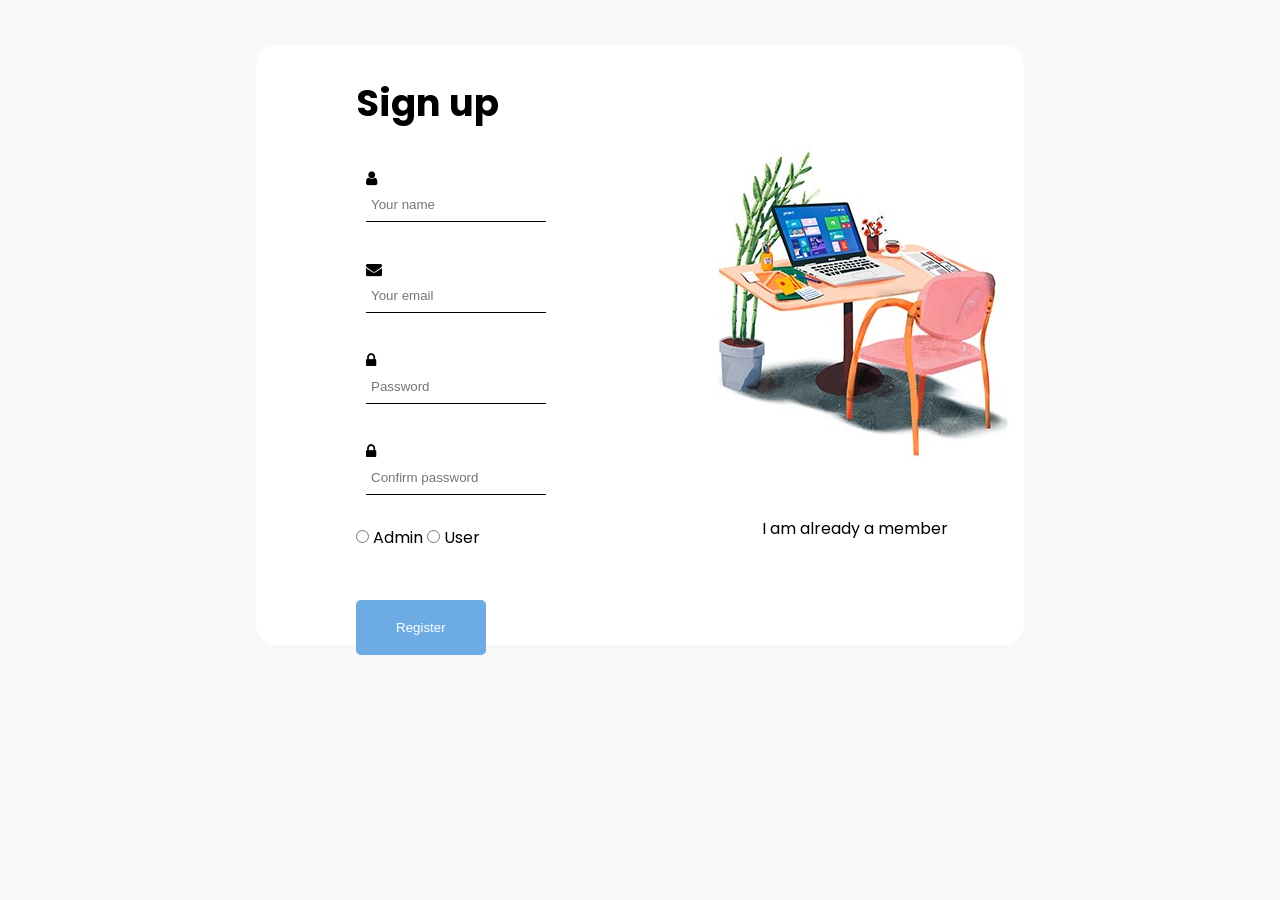
==== index.html @ 8d487d42 "p" ====
<!DOCTYPE html>
<html>
<head>
    <meta charset="UTF-8">
    <meta name="viewport" content="width=device-width, initial-scale=1.0">
    <title>Sign Up</title>
    <link rel="preconnect" href="https://fonts.googleapis.com">
<link rel="preconnect" href="https://fonts.gstatic.com" crossorigin>
<link href="https://fonts.googleapis.com/css2?family=Indie+Flower&family=Poppins:ital,wght@0,100;0,200;0,300;0,400;0,500;0,600;0,700;0,800;0,900;1,100;1,200;1,300;1,400;1,500;1,600;1,700;1,800;1,900&display=swap" rel="stylesheet">
<link rel="stylesheet" href="css/font-awesome.min.css">
<link rel="stylesheet" href="css/style.css">

</head>
<body>
    <div class="section">
    <div class="inner-section">
        <h2 class="title">Sign up</h2>
        <form class="sign-up">
            <div class="element"><label for="username" class="username t"><i class="fa fa-user" aria-hidden="true"></i></label>
                <input type="text" class="username inner-elem" name="username" placeholder="Your name" required><br></div>
            
            <div class="element"><label for="email" class="email t"><i class="fa fa-envelope" aria-hidden="true"></i></label>
                <input type="email" class="email inner-elem" name="email" placeholder="Your email" required><br></div>

            
            <div class="element">
                <i class="fa fa-lock" aria-hidden="true"></i>
                <input type="password" class="password inner-elem" name="password" placeholder="Password" required><br>
            </div>
            
            <div class="element"><label for="password" class="password t"><i class="fa fa-lock" aria-hidden="true"></i></label>
                <input type="password" class="password inner-elem" name="confirm-password" placeholder="Confirm password" required><br></div>
    
            
            <label>
                <input type="radio" name="choice" value="option1" class="select-btn admin" required> Admin
            </label>
            <label>
                <input type="radio" name="choice" value="option2" class ="select-btn user" required> User
            </label>
            <br>
            <button type="submit" class="register-btn">Register</button>
            
        </form>
    </div>
    <div class="img">
        <img src="images/signup-image.jpg" alt="Sign Up Image" class="signup-img">
        <br><a href="signIn.html" class="img-txt">I am already a member</a>
    </div>
    <div class="float-fix"></div>
    </div>
</body>
</html>
---- css/style.css ----
*{
    margin: 0;
    padding: 0;
    box-sizing: border-box; /* CSS3*/ 
}

body{
    background-color: #f8f8f8;
    font-family: Poppins;
}
input {
    /* border: none; */
    outline: none; /* Removes the focus outline */
}

.section{
    background-color: white;
    width: 60%;
    margin: 45px auto;
    border-radius: 20px;
    height: 600px;
    position: relative;
}
.float-fix{
    /* overflow: hidden; */
    clear: both;
}
.title{
    font-size: 37px;
}
.inner-section{
    padding: 30px 100px;
    padding-right:0;
    width: 60%;
    float: left;
    position: absolute;
}


.element{
    width: 50%;
    /* float: left; */
    margin-top: 30px;
    margin-left: 10px;
    padding : 5px 0px;
    border-top: none;
    border-left: none;
    border-right: none;
    border-bottom: 1px solid;
}
.inner-elem{
    border: none;
    margin-left:5px;
}

.select-btn{
    margin-top: 35px;
    /* text-align: center; */
    /* margin-left: 20px; */
}
.admin{
    /* margin-right: 20px; */
    padding-right: 20px;
}
.user{
    padding-right: 20px;
}
.register-btn{
    padding: 20px 40px;
    margin-top: 50px;
    border-radius: 5px;
    border-style : none;
    background-color: #6dabe4;
    color: white;
    cursor: pointer;
    /* transition: background-color 0.5s; */

}
.register-btn:hover{
    background-color: #4a8dc2;
    
}
.img{
    position: absolute;
    top: 100px;
    right: 0;
    /* bottom: 50%; */
    width: 40%;
}
.img-txt{
    
    color: black;
    display: block;
    text-align: center;
    text-decoration: none;
    padding-top: 50px;
    padding-right:30px;
}
/* sign in */
.img.sign-in{
    position: absolute;
    top: 100px;
    left: 100px;
    /* bottom: 50%; */
    width: 40%;
}
.img-txt-sign-in{
    color: black;
    display: block;
    /* text-align: center; */
    text-decoration: none;
    padding-top: 50px;
    padding-left:30px;
}
.inner-section.Signin{
    padding: 30px 0px;
    padding-right:0;
    width: 60%;
    float: right;
    position: absolute;
    right:-120px;
    top: 50px;
    /* margin-left: 100px; */

}
.remember{
    /* display: block; */
    margin-top: 30px;
}
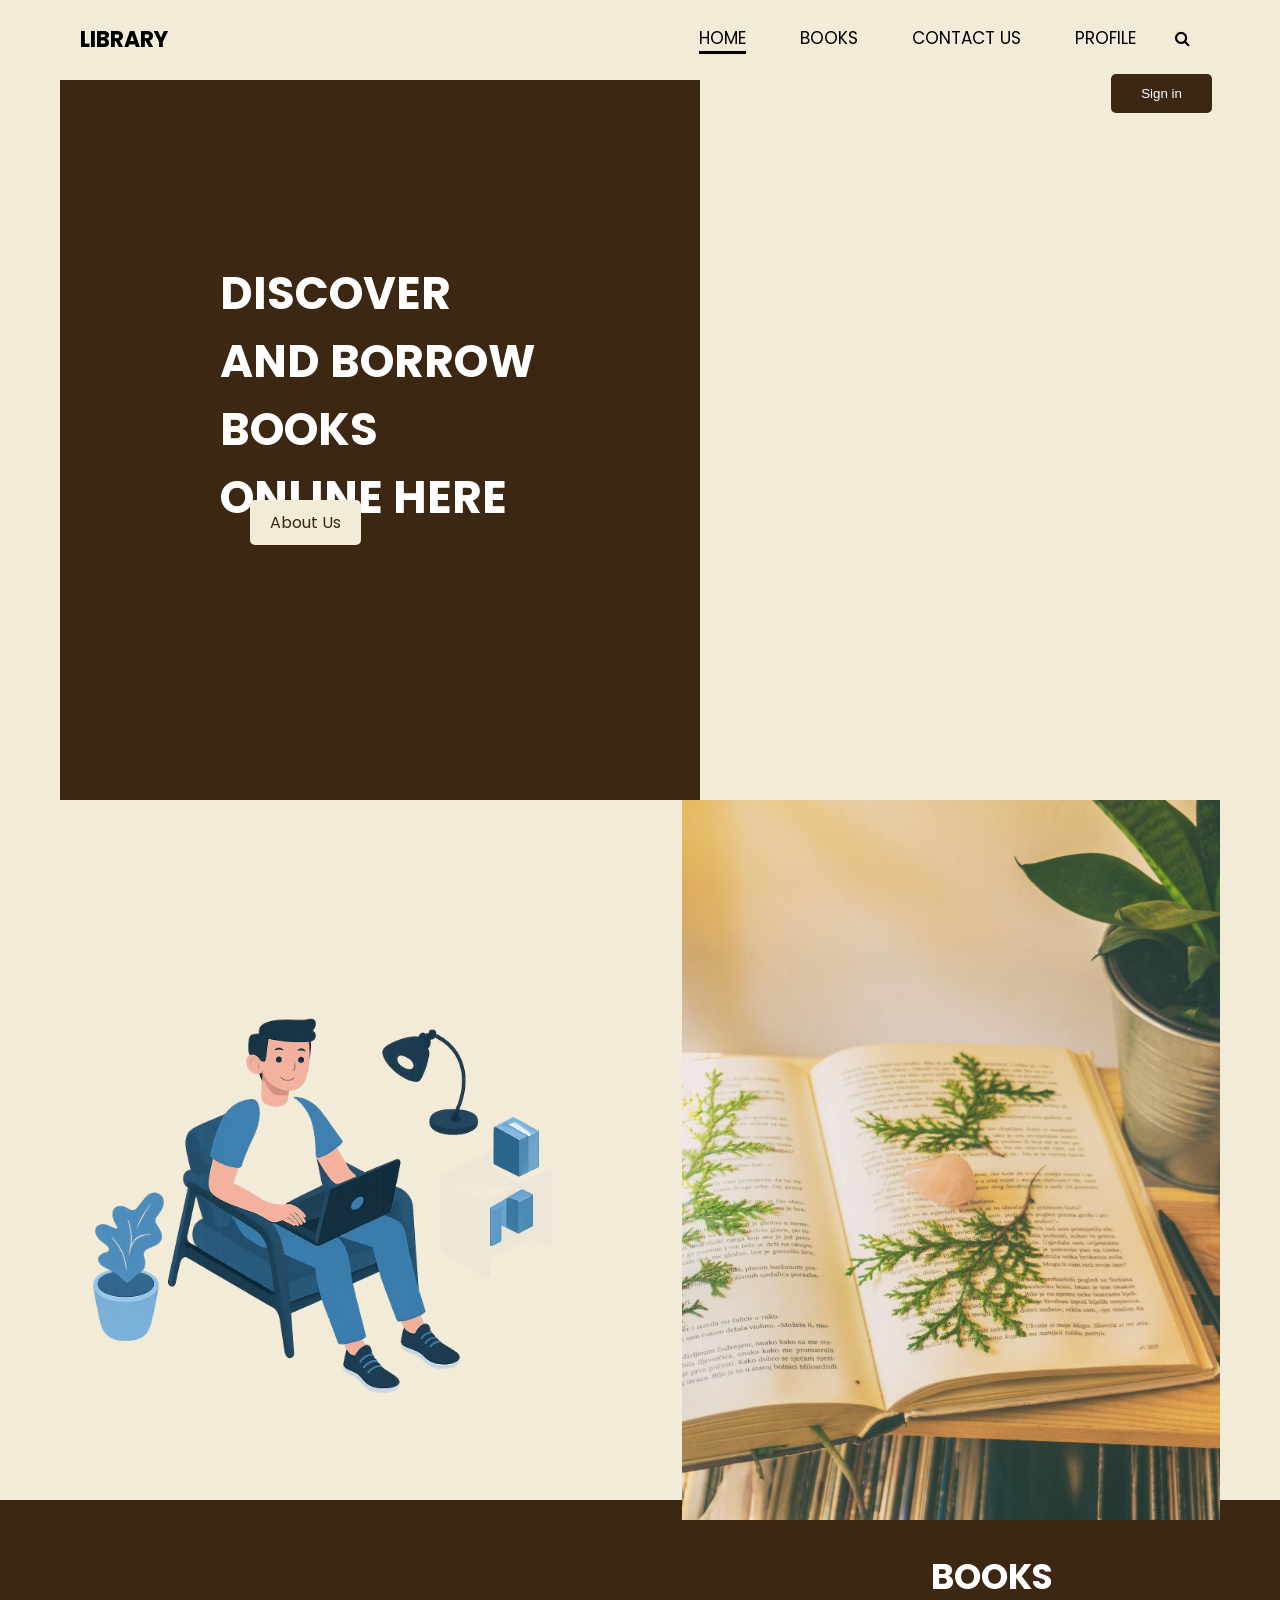
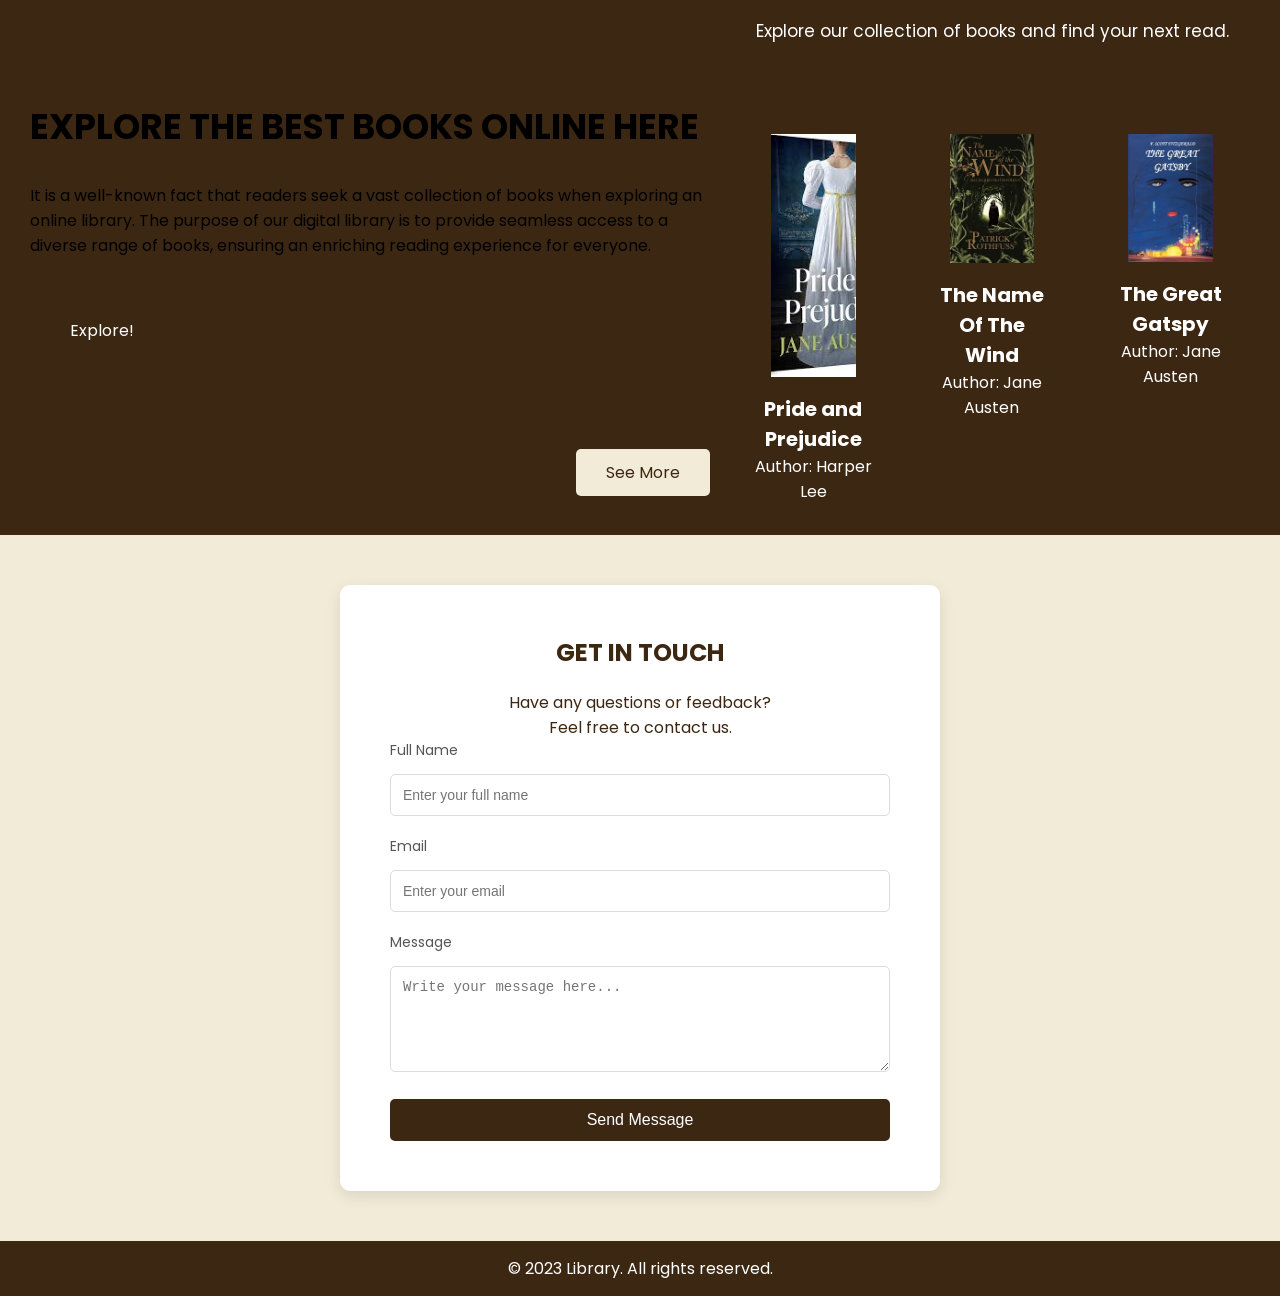
==== commit 5850fdc9: "Add files via upload" ====
--- a/index.html
+++ b/index.html
@@ -3,51 +3,127 @@
 <head>
     <meta charset="UTF-8">
     <meta name="viewport" content="width=device-width, initial-scale=1.0">
-    <title>Sign Up</title>
+    <title>Online Library</title>
     <link rel="preconnect" href="https://fonts.googleapis.com">
 <link rel="preconnect" href="https://fonts.gstatic.com" crossorigin>
 <link href="https://fonts.googleapis.com/css2?family=Indie+Flower&family=Poppins:ital,wght@0,100;0,200;0,300;0,400;0,500;0,600;0,700;0,800;0,900;1,100;1,200;1,300;1,400;1,500;1,600;1,700;1,800;1,900&display=swap" rel="stylesheet">
 <link rel="stylesheet" href="css/font-awesome.min.css">
 <link rel="stylesheet" href="css/style.css">
+<link rel="stylesheet" href="css/profileStyle.css">
+<link rel="stylesheet" href="css/navStyle.css">
+<link rel="stylesheet" href="css/home.css">
+<link rel="stylesheet" href="css/ScrollBar.css">
+<link rel="stylesheet" href="css/searchButtonAll.css">
+<script src="js/signIn.js" defer></script>
 
 </head>
 <body>
-    <div class="section">
-    <div class="inner-section">
-        <h2 class="title">Sign up</h2>
-        <form class="sign-up">
-            <div class="element"><label for="username" class="username t"><i class="fa fa-user" aria-hidden="true"></i></label>
-                <input type="text" class="username inner-elem" name="username" placeholder="Your name" required><br></div>
+    <div class="home" id="home">
+        <nav class="nav-home">
+            <div class="nav-logo">
+                <a href="home.html">Library</a> 
+            </div>
+            <ul class="nav-links">
+                <li><a href="#home"class="active" >Home</a></li>
+                <li><a href="#books">Books</a></li>
+                <li><a href="#contact">Contact us</a></li>
+                <li><a href="profileUser.html" >Profile</a></li>
+    
+                <li><i class="fa fa-search search" aria-hidden="true"></i></li>
+                <li>
+                    <span id="user-name" style="margin-right: 10px; font-weight: bold;"></span>
+                    <button id="auth-btn" class="sign-in-btn">Sign in</button>
+                </li>
+            </ul>
+            <!-- <div class="float-fix"></div> -->
+        </nav>
+        <div class="left-home" >
+            <h1 class="homepg-title">
+                Discover and Borrow Books Online Here
+            </h1>
+            <a href="#about" class="home-btn">About Us</a>
+        </div>
+        <div class="right-home">
+            <div class="home-img">
+                <img class="" src="images/bookhome.jpg" alt="home">
+            </div>
+        </div>
+        <!-- <div class="float-fix"></div> -->
+    </div>
+    
+    <div class="about first" id="about">
+        <div class="container">
             
-            <div class="element"><label for="email" class="email t"><i class="fa fa-envelope" aria-hidden="true"></i></label>
-                <input type="email" class="email inner-elem" name="email" placeholder="Your email" required><br></div>
+            <img src="images/boy.png" alt="about" class="boy-img">
+            <div class="about-right">
+                <h2 class="about-title">Explore the Best Books Online Here</h2>
+                <p class="about-txt">It is a well-known fact that readers seek a vast collection of books when exploring an online library. The purpose of our digital library is to provide seamless access to a diverse range of books, ensuring an enriching reading experience for everyone.</p>
+                <a class="about-btn" href="List-of-Books.html">Explore!</a>
+            </div>
+        </div>
+    </div>
 
-            
-            <div class="element">
-                <i class="fa fa-lock" aria-hidden="true"></i>
-                <input type="password" class="password inner-elem" name="password" placeholder="Password" required><br>
+    <div class="books" id="books">
+        <div class="container">
+            <h2 class="books-title">Books</h2>
+            <p class="books-txt">Explore our collection of books and find your next read.</p>
+            <div class="first-row">
+            <div class="book-list">
+                <div class="book-item">
+                    <img src="images/Pride and Prejudice.jpg" alt="Book 1" style="height: 85%;">
+                    <h3 class="book-name">Pride and Prejudice</h3>
+                    <p>Author: Harper Lee</p>
+                </div>
+                <div class="book-item mg">
+                    <img src="images/name-wind.jpg" alt="Book 2" class="book2"> 
+                    <h3 class="book-name">The Name Of The Wind</h3>
+                    <p>Author: Jane Austen</p>
+                </div>
+                <div class="book-item">
+                    <img src="images/the great gatspy.jpg" alt="Book 3" class="book3" >
+                    <h3 class="book-name">The Great Gatspy</h3>
+                    <p>Author:  Jane Austen</p>
+                </div>
+            </div>
             </div>
             
-            <div class="element"><label for="password" class="password t"><i class="fa fa-lock" aria-hidden="true"></i></label>
-                <input type="password" class="password inner-elem" name="confirm-password" placeholder="Confirm password" required><br></div>
-    
+                <a href="List-of-Books.html" class="books-btn">See More</a>
             
-            <label>
-                <input type="radio" name="choice" value="option1" class="select-btn admin" required> Admin
-            </label>
-            <label>
-                <input type="radio" name="choice" value="option2" class ="select-btn user" required> User
-            </label>
-            <br>
-            <button type="submit" class="register-btn">Register</button>
+        </div>
+        <div class="float-fix"></div>
+    </div>
+    <section class="contact" id="contact">
+        <div class="container2">
+            <h1 class="contact-title">Get in Touch</h1>
+            <p class="contact-text">Have any questions or feedback?<br> Feel free to contact us.</p>
             
-        </form>
-    </div>
-    <div class="img">
-        <img src="images/signup-image.jpg" alt="Sign Up Image" class="signup-img">
-        <br><a href="signIn.html" class="img-txt">I am already a member</a>
-    </div>
-    <div class="float-fix"></div>
-    </div>
+            <form class="contact-form">
+                <div class="input-group">
+                    <label for="name">Full Name</label>
+                    <input type="text" id="name" placeholder="Enter your full name" required>
+                </div>
+                
+                <div class="input-group">
+                    <label for="email">Email</label>
+                    <input type="email" id="email" placeholder="Enter your email" required>
+                </div>
+                
+                <div class="input-group">
+                    <label for="message">Message</label>
+                    <textarea id="message" rows="5" placeholder="Write your message here..." required></textarea>
+                </div>
+                
+                <button type="submit" class="contact-btn">Send Message</button>
+            </form>
+        </div>
+    </section>
+    <footer class="footer">
+        
+        <p>&copy; 2023 Library. All rights reserved.</p>
+                
+            
+    </footer>
+    <script src="js/searchButtonAll.js"></script>
+    <script src="js/navbarAuth.js"></script>
 </body>
-</html>+</html>
--- a/css/style.css
+++ b/css/style.css
@@ -5,7 +5,7 @@
 }
 
 body{
-    background-color: #f8f8f8;
+    background-color: #3C2712;
     font-family: Poppins;
 }
 input {
@@ -14,7 +14,7 @@
 }
 
 .section{
-    background-color: white;
+    background-color: #f2ebd8;
     width: 60%;
     margin: 45px auto;
     border-radius: 20px;
@@ -27,6 +27,7 @@
 }
 .title{
     font-size: 37px;
+    color: #3C2712;
 }
 .inner-section{
     padding: 30px 100px;
@@ -51,6 +52,8 @@
 .inner-elem{
     border: none;
     margin-left:5px;
+    padding: 5px 0px;
+    background-color: #f2ebd8;
 }
 
 .select-btn{
@@ -70,16 +73,17 @@
     margin-top: 50px;
     border-radius: 5px;
     border-style : none;
-    background-color: #6dabe4;
+    background-color:rgb(60, 39, 18);
     color: white;
     cursor: pointer;
     /* transition: background-color 0.5s; */
 
 }
 .register-btn:hover{
-    background-color: #4a8dc2;
+    background-color: #6c4722;
     
 }
+
 .img{
     position: absolute;
     top: 100px;
@@ -127,3 +131,14 @@
     /* display: block; */
     margin-top: 30px;
 } 
+/* Footer */
+footer {
+    background-color: #3C2712;
+    color: white;
+    text-align: center;
+    padding: 15px 0;
+    position: relative;
+    margin-top: 0px;
+    bottom: 0;
+    width: 100%;
+}
--- a/css/profileStyle.css
+++ b/css/profileStyle.css
@@ -0,0 +1,97 @@
+ 
+.profile .right{
+    width: 30%;
+    height: 100%;
+    float: left;
+    background-color:#f2ebd8;
+}
+.profile .right .profile-pic{
+    width: 100%;
+    height: 50%;
+    background-color: #f2ebd8;
+    text-align: center;
+    padding-top: 20px;
+}
+.profile .right .right-header{
+    font-size: 25px;
+    color: #3C2712;
+    font-weight: bold;
+    text-align: center;
+}
+.pen{
+    color: #3C2712;
+    /* left: 100px; */
+    padding-left: 130px;
+    cursor: pointer;
+}
+.left{
+    width: 70%;
+    height: 100%;
+    float: left;
+    background-color: white;    
+}
+.info{
+    width: 100%;
+    /* height: 50%; */
+    background-color: white;
+    /* text-align: left; */
+    padding-top: 30px;
+    padding-left: 50px;
+    /* color: gray; */
+    /* border-bottom:3px solid #e0e0e09c; */
+}
+.line{
+    width: 80%;
+    height: 3px;
+    background-color: #e0e0e09c;
+    margin-top: 15px;
+    margin-bottom: 20px;
+    /* padding-left: 0px; */
+    margin-left: 50px;
+}
+.email{
+    width: 100%;
+    height: 50px;
+    background-color: white;
+    padding-top: 20px;
+    padding-left: 50px;
+    font-size: 17px;
+    /* color: gray; */
+    /* border-bottom:3px solid #e0e0e09c; */
+}
+.mail{
+    width: 80%;
+    height: 50px;
+    background-color: white;
+    /* padding-top: 20px; */
+    padding-left: 50px;
+    font-size: 17px;
+    color: gray;
+    /* border-bottom:3px solid #e0e0e09c; */
+}
+.bo{
+    width: 100%;
+    height: 50px;
+    background-color: white;
+    padding-top: 20px;
+    padding-left: 50px;
+    font-size: 17px;
+    color: black;
+    /* border-bottom:3px solid #e0e0e09c; */
+}
+.perso{
+    width: 100%;
+    height: 50px;
+    background-color: white;
+    padding-top: 80px;
+    padding-left: 50px;
+    font-size: 17px;
+    color: #3C2712;
+    /* border-bottom:3px solid #e0e0e09c; */
+}
+.icon{
+    width: 20px;
+    height: 20px;
+    margin-right: 10px;
+    cursor: pointer;
+}
--- a/css/navStyle.css
+++ b/css/navStyle.css
@@ -0,0 +1,102 @@
+/* Nav */
+html {
+    scroll-behavior: smooth;
+}
+
+nav{
+    width: 100%;
+    height: 80px;  
+    text-transform: uppercase;
+    background-color: #f2ebd8;
+    
+}
+nav .nav-logo{
+    width: 40%;
+    height: 80px;
+    float: left;
+    margin-left: 60px;
+
+}   
+nav .nav-logo a{
+    color: #000000;
+    text-decoration: none;
+    font-size: 22px;
+    font-weight: bold;
+    padding-left: 20px;
+    line-height: 80px;
+}
+nav .nav-links{
+    width: 50%;
+    height: 80px;
+    float: left;
+    text-align: right;
+    padding-bottom: 0;
+    margin-bottom: 0;
+}
+nav .nav-links li{
+    list-style: none;
+    /* float: left; */
+    text-align: right;
+    /* margin-right: 20px; */
+    display: inline-block;
+    margin-left:20px;
+}
+.contact-nav{
+    /* background-image: url('../images/hero-bg.jpg'); */
+    background-size: cover; /*CSS3*/
+    position: relative;
+    background-attachment: fixed;
+}
+nav .nav-links li a{
+    color: #000000;
+    text-decoration: none;
+    font-size: 17px;
+    padding: 0px 15px;
+    /* line-height: 80px; */
+    /* margin : 0px 10px; */
+    padding-top: 25px;
+
+    display: block;
+}
+.search{
+    padding-right: 22px;
+    width: 100%;
+    height: 20px;
+    cursor: pointer;
+    color: #000000;
+}
+.nav-links li> a:after{
+    content : '';
+    display: block;
+    width: 0;
+    height: 3px;
+    background-color: #000000;
+}
+
+.nav-links li>a.active:after{
+    content : '';
+    display: block;
+    width: 100%;
+    height: 3px;
+    background-color: #000000;
+    transition: width 0.5s;
+}
+.nav-links li> a:hover:after{
+    width: 100%;
+    transition: width 0.5s;
+}
+.sign-in-btn{
+    padding: 12px 30px;
+    margin-top: 20px;
+    border-radius: 5px;
+    border-style : none;
+    background-color: #3C2712;
+    color: white;
+    cursor: pointer;
+    /* transition: background-color 0.5s; */
+}
+
+.sign-in-btn:hover{
+    background-color: #8b7069;   
+    transition: 0.5s;
+}   
--- a/css/home.css
+++ b/css/home.css
@@ -0,0 +1,296 @@
+* {
+    margin: 0;
+    padding: 0;
+    box-sizing: border-box;
+}
+body {
+    -webkit-font-smoothing: antialiased;
+    -moz-osx-font-smoothing: grayscale;
+}
+.container {
+    width: 100%;
+    margin : auto; 
+    
+}   
+.home{
+    height: 100vh;
+    background-color: #f2ebd8;
+    max-width: 100%;
+    max-height: 100%;
+}  
+.home .left-home{
+    margin-left: 60px;
+    background-color: #3C2712;
+    width: 50%;
+    height: 80vh;
+    float: left;
+    margin-right: 0px;
+}
+.home .right-home {
+   height: 80vh;
+    width: 42%;
+    float: right;
+    margin-right: 60px;
+    margin-left: 0;
+}
+.home-img{
+    width: 100%;
+    height: 100%;
+    overflow: hidden;
+}
+.home-img img{
+    width: 100%;
+    height: 100%;
+    object-fit: cover;
+
+}
+
+.homepg-title{
+    color:white;
+    width: 50%;
+    margin:180px auto;
+    font-size: 45px;
+    /* text-align: center; */
+    /* position: absolute; */
+    /* top: 150px; */
+    text-transform: uppercase;
+}
+
+.home-btn{
+    padding: 10px 20px;
+    border-radius: 5px;
+    top: 500px;
+    border-style : none;
+    background-color: #f2ebd8;
+    color: #3C2712;
+    cursor: pointer;
+    text-decoration: none;
+    position: absolute; 
+    left: 250px;
+}
+.home-btn:hover{
+    background-color: #989487;
+    transition: 0.5s;
+}
+
+/* about */
+
+.about.first{
+    height: 60%;
+    background-color: #f2ebd8;
+    /* width: 100%; */
+    height: 600px;
+}
+.boy-img{
+    width: 600px;
+    /* height: 50px; */
+    margin-top: 100px;
+    float:left;
+}
+.about-title{
+    /* float :left; */
+    /* width: 50%; */
+    /* margin: auto; */
+    margin-top: 180px;
+    margin-left: 30px;
+    font-size: 35px;
+    font-weight: bold;
+    text-transform: uppercase;
+}
+
+.about-right{
+    float:left;
+    width: 55%;
+}
+.about-txt{
+    margin-left: 30px;
+    margin-top:30px;
+}
+
+.about-btn{
+    padding: 10px 40px;
+    margin-top: 50px;
+    border-radius: 5px;
+    border-style : none;
+    background-color: #3C2712;
+    color: white;
+    cursor: pointer;
+    text-decoration: none;
+    position: absolute; 
+    margin-left: 30px;
+}
+.about-btn:hover{
+    background-color: #594e42; 
+    transition: 0.5s; 
+}
+
+/* books */
+.books-title{
+    color : #ffffff;
+    font-size: 35px;
+    font-weight: bold;
+    text-transform: uppercase;
+    /* margin-top: 50px;
+    margin-left: 30px; */
+    text-align: center;
+}
+.books-txt{
+    color: #ffffff;
+    margin-top: 15px;
+    text-align: center;
+    font-size: 17px;
+    /* font-weight: bold; */
+}
+
+.book-list {
+    color :#ffffff;
+    display: flex;
+    justify-content: space-around; /* or space-between / center */
+    flex-wrap: wrap; /* Makes it responsive */
+    /* gap: 20px;  */
+    padding: 20px;
+    margin-top: 50px;
+}
+.book-item {
+    /* background-color: #fff; Optional: for better visibility */
+    border-radius: 10px;
+    /* box-shadow: 0 4px 8px rgba(0, 0, 0, 0.1); */
+    padding: 20px;
+    transition: transform 0.3s;
+    cursor: pointer;
+}
+.book-item:hover {
+    transform: scale(1.05); /* Slightly enlarge on hover */
+}
+.book-item {
+    width: 30%;
+    text-align: center;
+}
+
+.book-item img {
+    width: 70%;
+    object-fit: cover;
+}
+
+.book-name{
+    font-size: 20px;
+    font-weight: bold;
+    margin-top: 10px;
+}
+.books{
+    background-color: #3C2712;
+    /* width: 100%; */
+    height: 100%;
+    padding: 50px 0;
+    /* margin-bottom: 50px; */
+}
+
+.books-btn {
+    padding: 12px 30px;
+    margin-top: 50px;
+    /* width: 10%; */
+    border-radius: 5px;
+    border-style : none;
+    background-color: #f2ebd8;
+    color: #3C2712;
+    /* cursor: pointer; */
+    text-decoration: none;
+    text-align: center;
+    /* float: right; */
+    /* margin-left: 45%; */
+    position: relative;
+    left: 45%;
+}
+.books-btn:hover{
+    background-color: #ebd6a2;  
+    transition: 0.5s;
+}
+/* contact */
+
+/* Get in Touch Section */
+
+.contact {
+    background-color: #f2ebd8;
+    width: 100%;
+    max-height: 100%;
+    padding: 50px;
+    display: flex;
+    justify-content: center;
+}
+
+.container2 {
+    width: 100%;
+    max-width: 600px; 
+    background: #fff;
+    padding: 50px;
+    border-radius: 10px; 
+    box-shadow: 0 5px 15px rgba(0, 0, 0, 0.1);
+}
+
+.contact-title {
+    font-size: 24px;
+    color: #3C2712;
+    margin-bottom: 20px;
+    text-align: center;
+    text-transform: uppercase;
+}
+
+.contact-text{
+    text-align: center;
+    color: #3C2712;
+}
+
+.input-group {
+    margin-bottom: 20px;
+}
+
+.input-group label {
+    display: block;
+    margin-bottom: 8px;
+    color: #555;
+    font-size: 14px;
+}
+
+.input-group input,
+.input-group textarea {
+    width: 100%;
+    padding: 12px; 
+    border: 1px solid #ddd;
+    border-radius: 5px;
+    font-size: 14px;
+    margin-top: 5px;
+    box-sizing: border-box;
+}
+
+.input-group textarea {
+    resize: vertical; 
+    min-height: 100px;
+}
+
+.contact-btn {
+    width: 100%;
+    padding: 12px;
+    background-color: #3C2712;
+    color: white;
+    border: none;
+    border-radius: 5px;
+    cursor: pointer;
+    font-size: 16px;
+    transition: background-color 0.3s;
+}
+
+.contact-btn:hover {
+    background-color: #694828;
+}
+
+/* Footer */
+footer {
+    background-color: #3C2712;
+    color: white;
+    text-align: center;
+    padding: 15px 0;
+    position: relative;
+    margin-top: 0px;
+    bottom: 0;
+    width: 100%;
+}
--- a/css/ScrollBar.css
+++ b/css/ScrollBar.css
@@ -0,0 +1,12 @@
+::-webkit-scrollbar {
+    width: 15px;
+}
+
+::-webkit-scrollbar-track {
+    background-color: #3C2712;
+}
+
+::-webkit-scrollbar-thumb {
+    background-color: #f2ebd8;
+    border-radius: 10px;
+}
--- a/css/searchButtonAll.css
+++ b/css/searchButtonAll.css
@@ -0,0 +1,59 @@
+.search-container {
+    position: absolute;
+    right: 20px;
+    background: #f8f9fa;
+    border-radius: 5px;
+    padding: 10px;
+    box-shadow: 0 2px 10px rgba(0, 0, 0, 0.1);
+    z-index: 1000;
+    width: 300px;
+}
+
+.search-input {
+    padding: 8px 15px;
+    border: 1px solid #ddd;
+    border-radius: 20px;
+    width: 100%;
+    font-family: 'Poppins', sans-serif;
+    font-size: 14px;
+    outline: none;
+    box-sizing: border-box;
+    margin-bottom: 5px;
+}
+
+.search-input:focus {
+    border-color: #4CAF50;
+}
+
+.search-results {
+    display: none;
+    max-height: 300px;
+    overflow-y: auto;
+}
+
+.search-result-item {
+    padding: 8px 12px;
+    cursor: pointer;
+    border-bottom: 1px solid #eee;
+    font-family: 'Poppins', sans-serif;
+    transition: background-color 0.2s;
+}
+
+.search-result-item:hover {
+    background-color: #f0f0f0;
+}
+
+.search-result-item strong {
+    display: block;
+    color: #333;
+    font-weight: 500;
+}
+
+.search-result-item span {
+    font-size: 12px;
+    color: #666;
+}
+
+nav {
+    position: relative;
+}
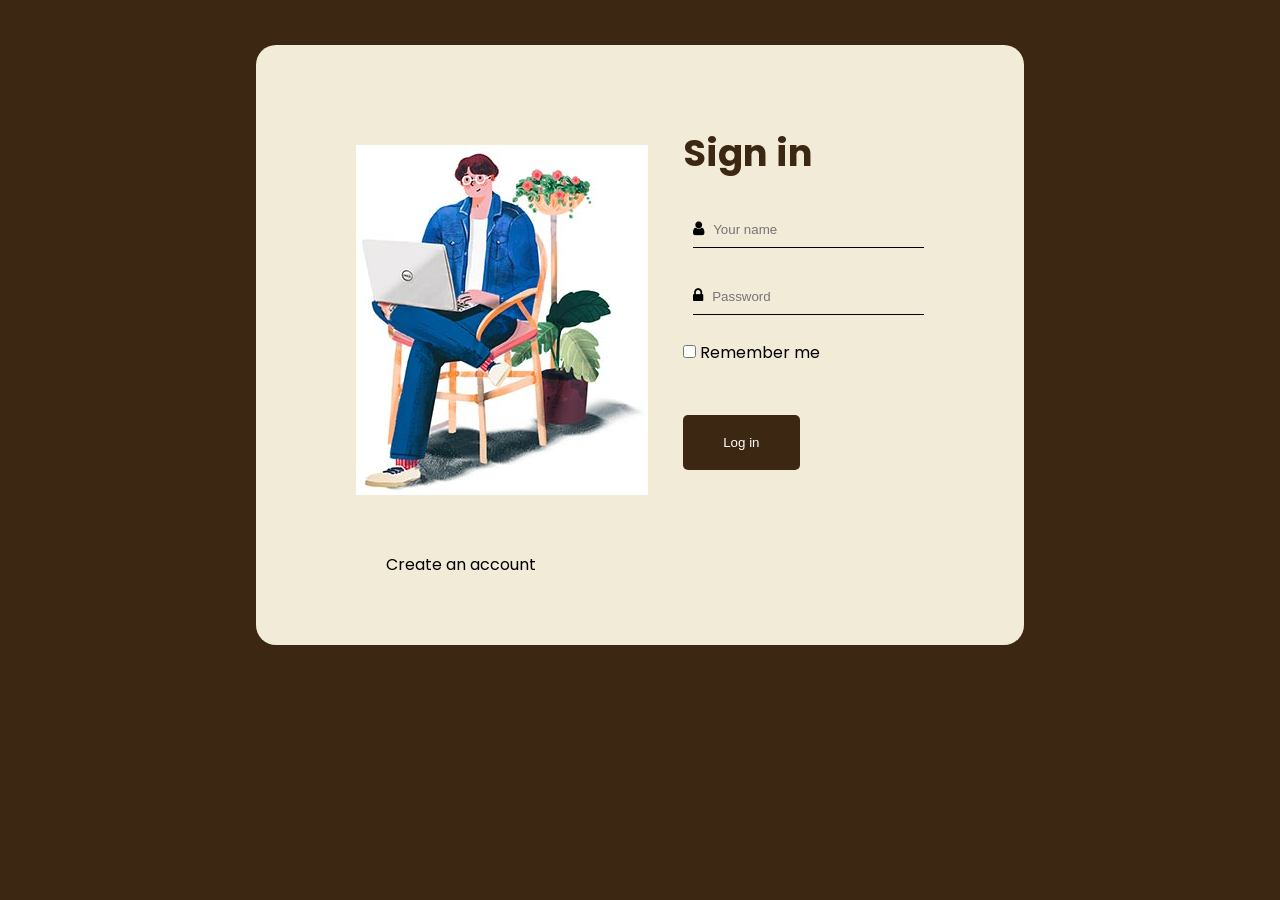
==== commit 4ea30d88: "Update index.html" ====
--- a/index.html
+++ b/index.html
@@ -21,7 +21,7 @@
     <div class="home" id="home">
         <nav class="nav-home">
             <div class="nav-logo">
-                <a href="home.html">Library</a> 
+                <a href="index.html">Library</a> 
             </div>
             <ul class="nav-links">
                 <li><a href="#home"class="active" >Home</a></li>
@@ -125,5 +125,6 @@
     </footer>
     <script src="js/searchButtonAll.js"></script>
     <script src="js/navbarAuth.js"></script>
+    <script src="js/authCheck.js"></script>
 </body>
 </html>
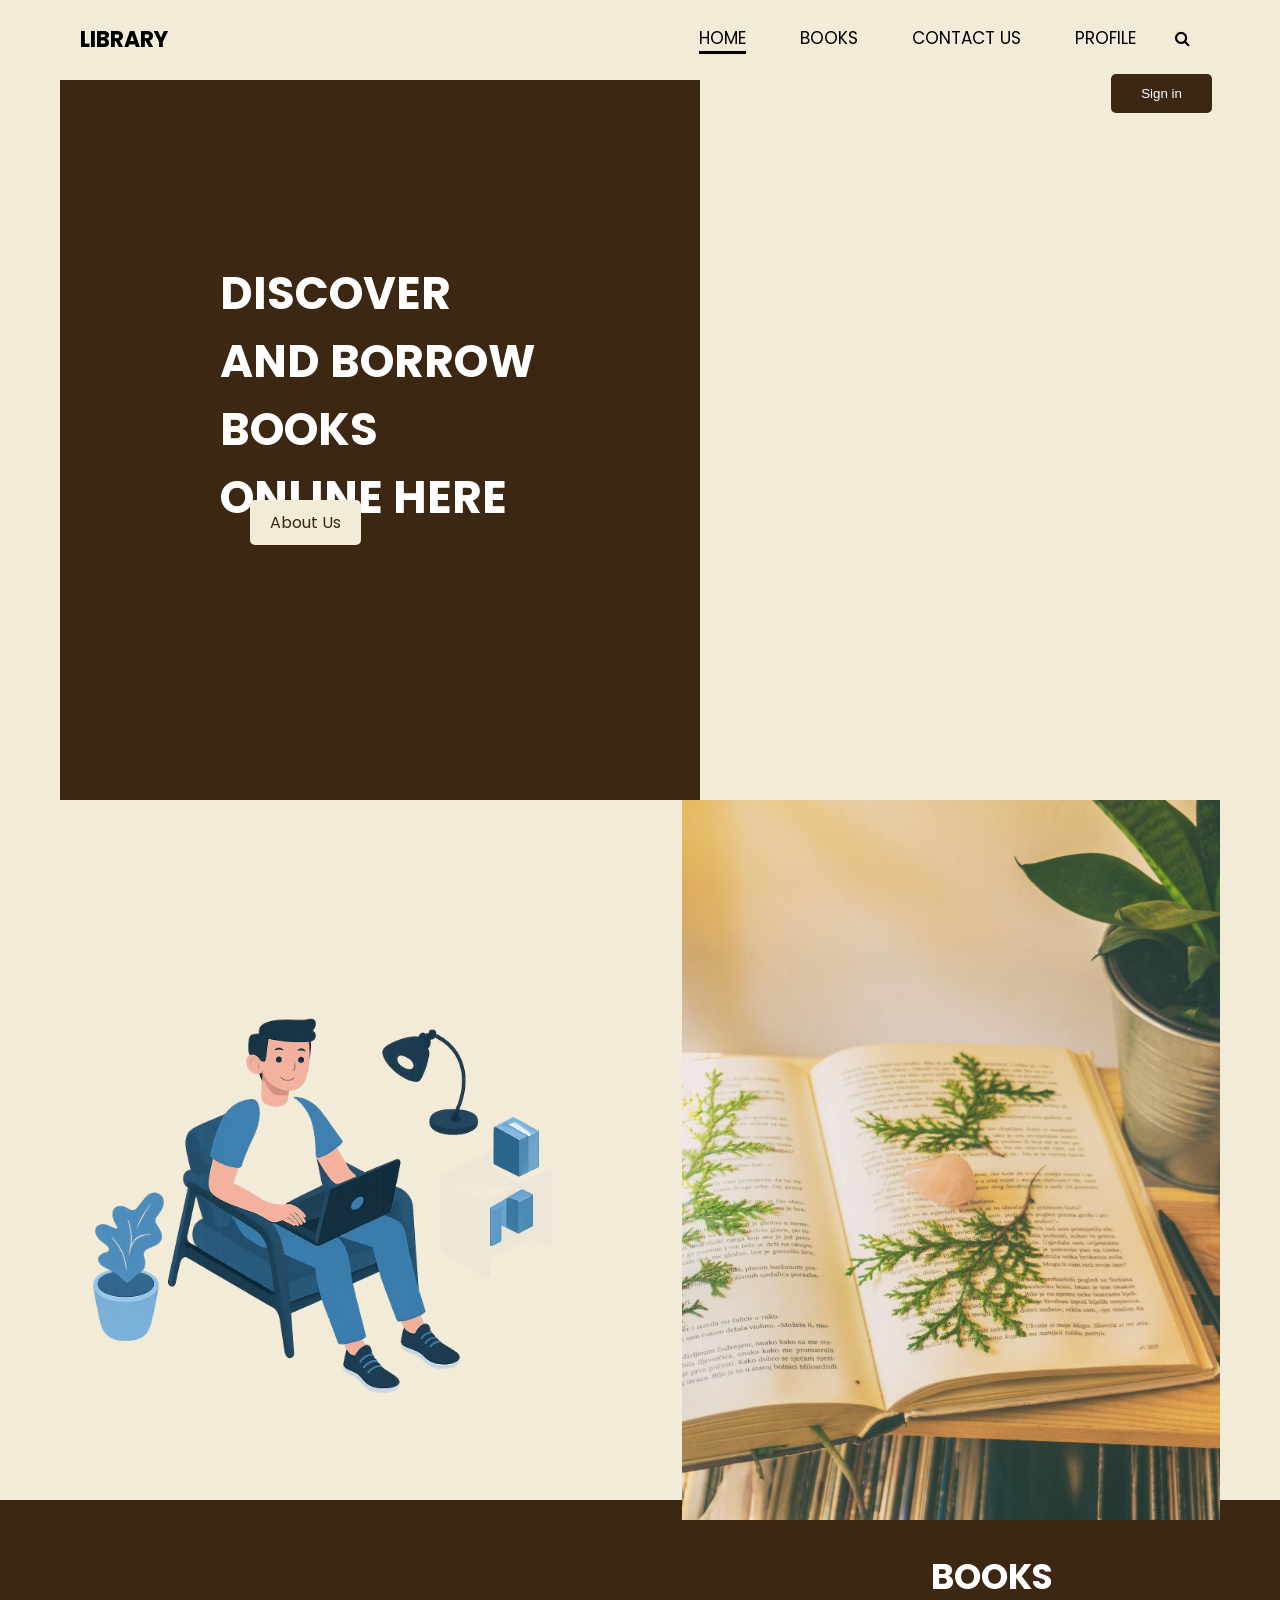
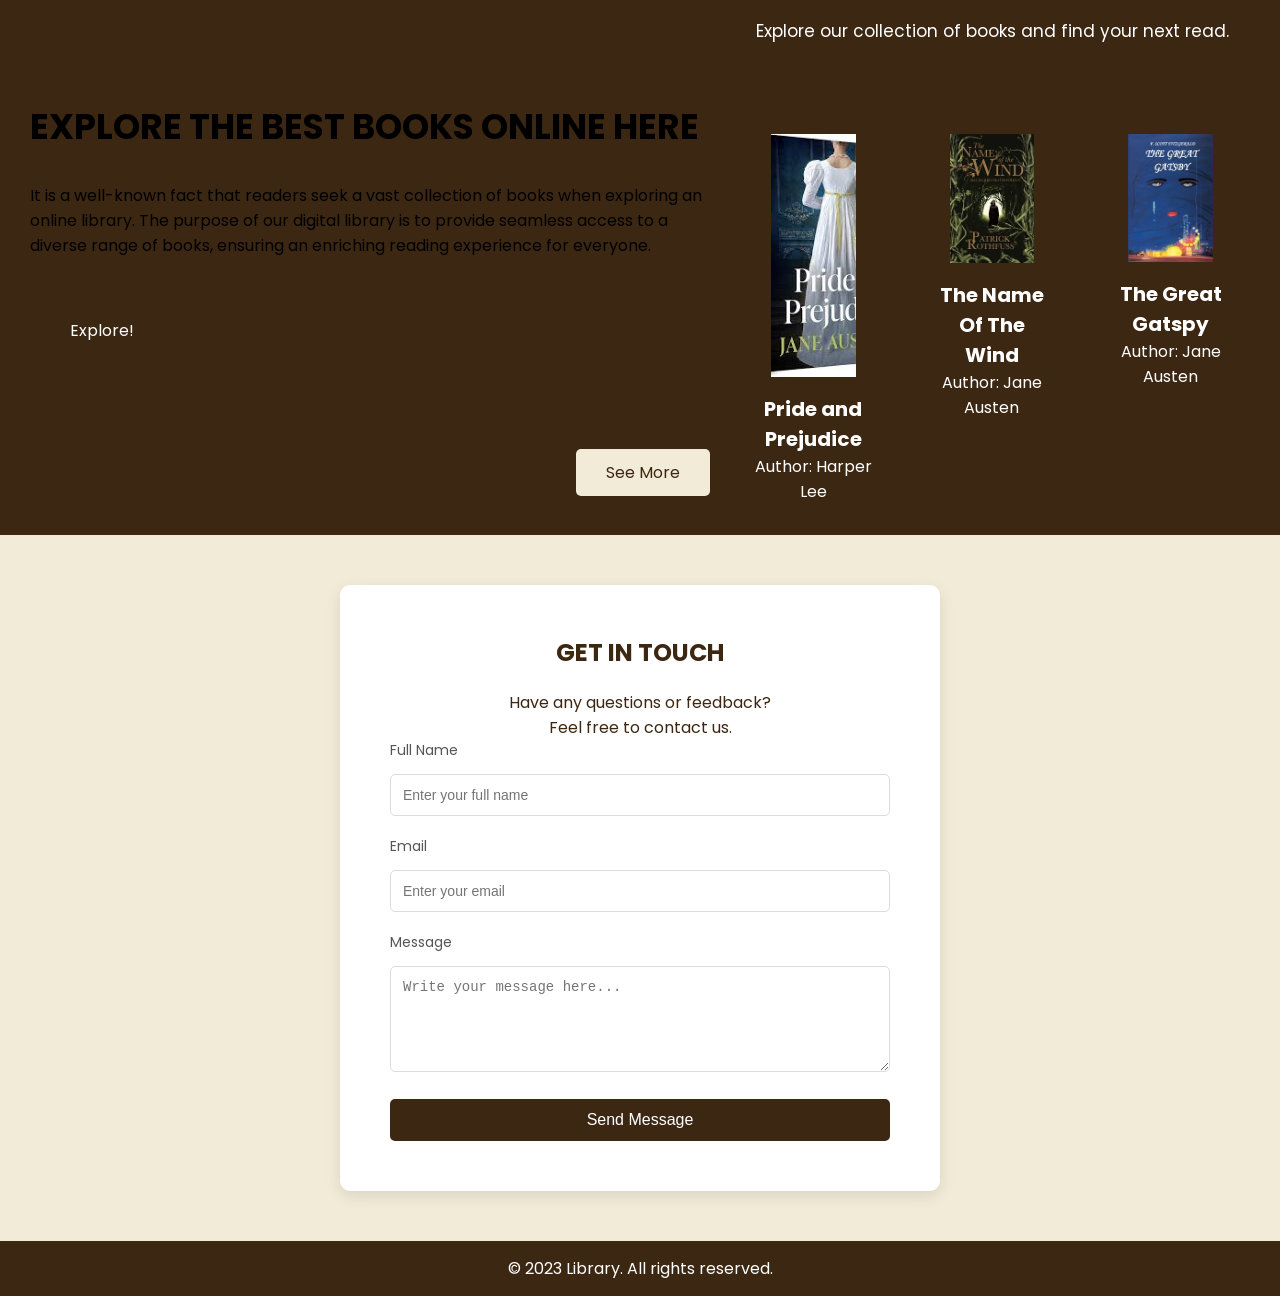
==== commit e2aa9092: "add logout and update role" ====
--- a/index.html
+++ b/index.html
@@ -125,6 +125,5 @@
     </footer>
     <script src="js/searchButtonAll.js"></script>
     <script src="js/navbarAuth.js"></script>
-    <script src="js/authCheck.js"></script>
 </body>
 </html>
--- a/css/navStyle.css
+++ b/css/navStyle.css
@@ -35,14 +35,11 @@
 }
 nav .nav-links li{
     list-style: none;
-    /* float: left; */
     text-align: right;
-    /* margin-right: 20px; */
     display: inline-block;
     margin-left:20px;
 }
 .contact-nav{
-    /* background-image: url('../images/hero-bg.jpg'); */
     background-size: cover; /*CSS3*/
     position: relative;
     background-attachment: fixed;
@@ -52,8 +49,6 @@
     text-decoration: none;
     font-size: 17px;
     padding: 0px 15px;
-    /* line-height: 80px; */
-    /* margin : 0px 10px; */
     padding-top: 25px;
 
     display: block;
@@ -93,10 +88,24 @@
     background-color: #3C2712;
     color: white;
     cursor: pointer;
-    /* transition: background-color 0.5s; */
 }
 
 .sign-in-btn:hover{
     background-color: #8b7069;   
     transition: 0.5s;
-}   +}   
+
+/* Logout */
+.logout-btn {
+    background-color: #3C2712;
+    color: white;
+    border: none;
+    padding: 8px 15px;
+    border-radius: 4px;
+    cursor: pointer;
+    transition: background-color 0.3s;
+}
+
+.logout-btn:hover {
+    background-color: #cc0000;
+}
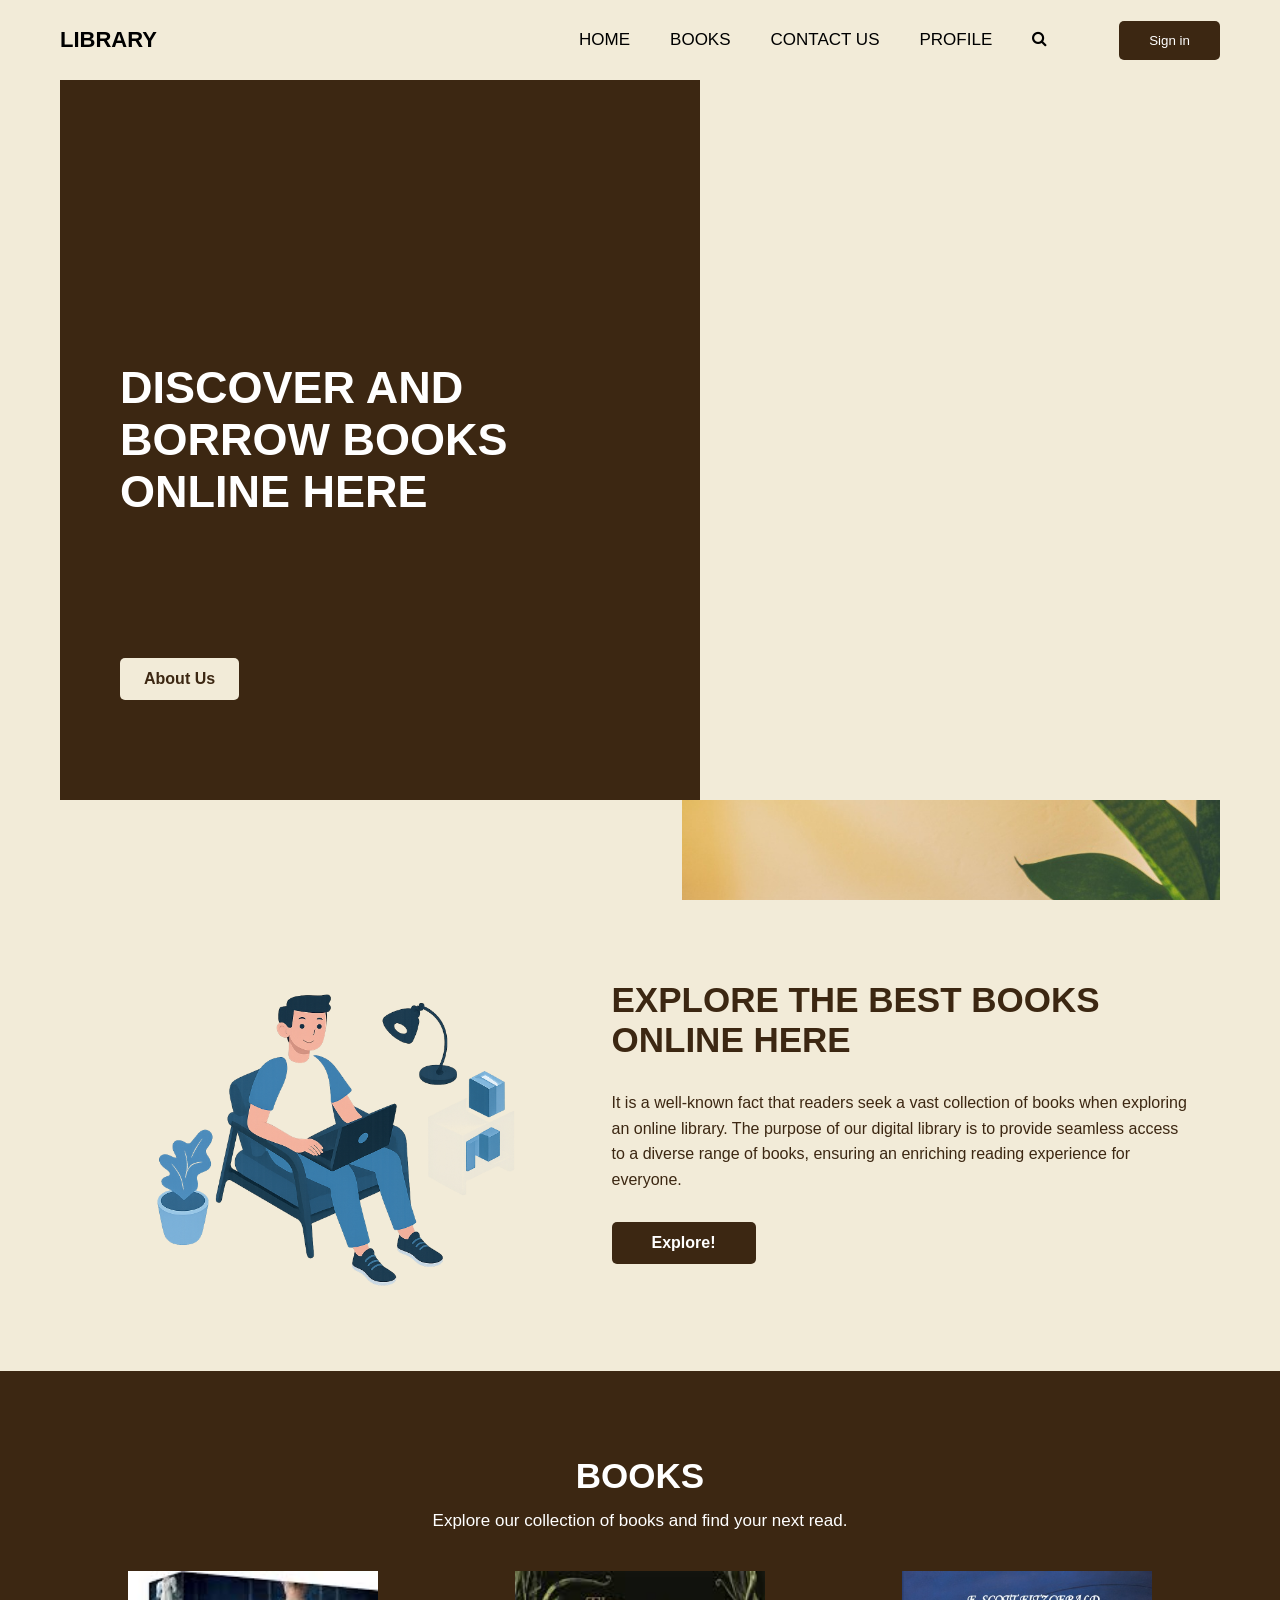
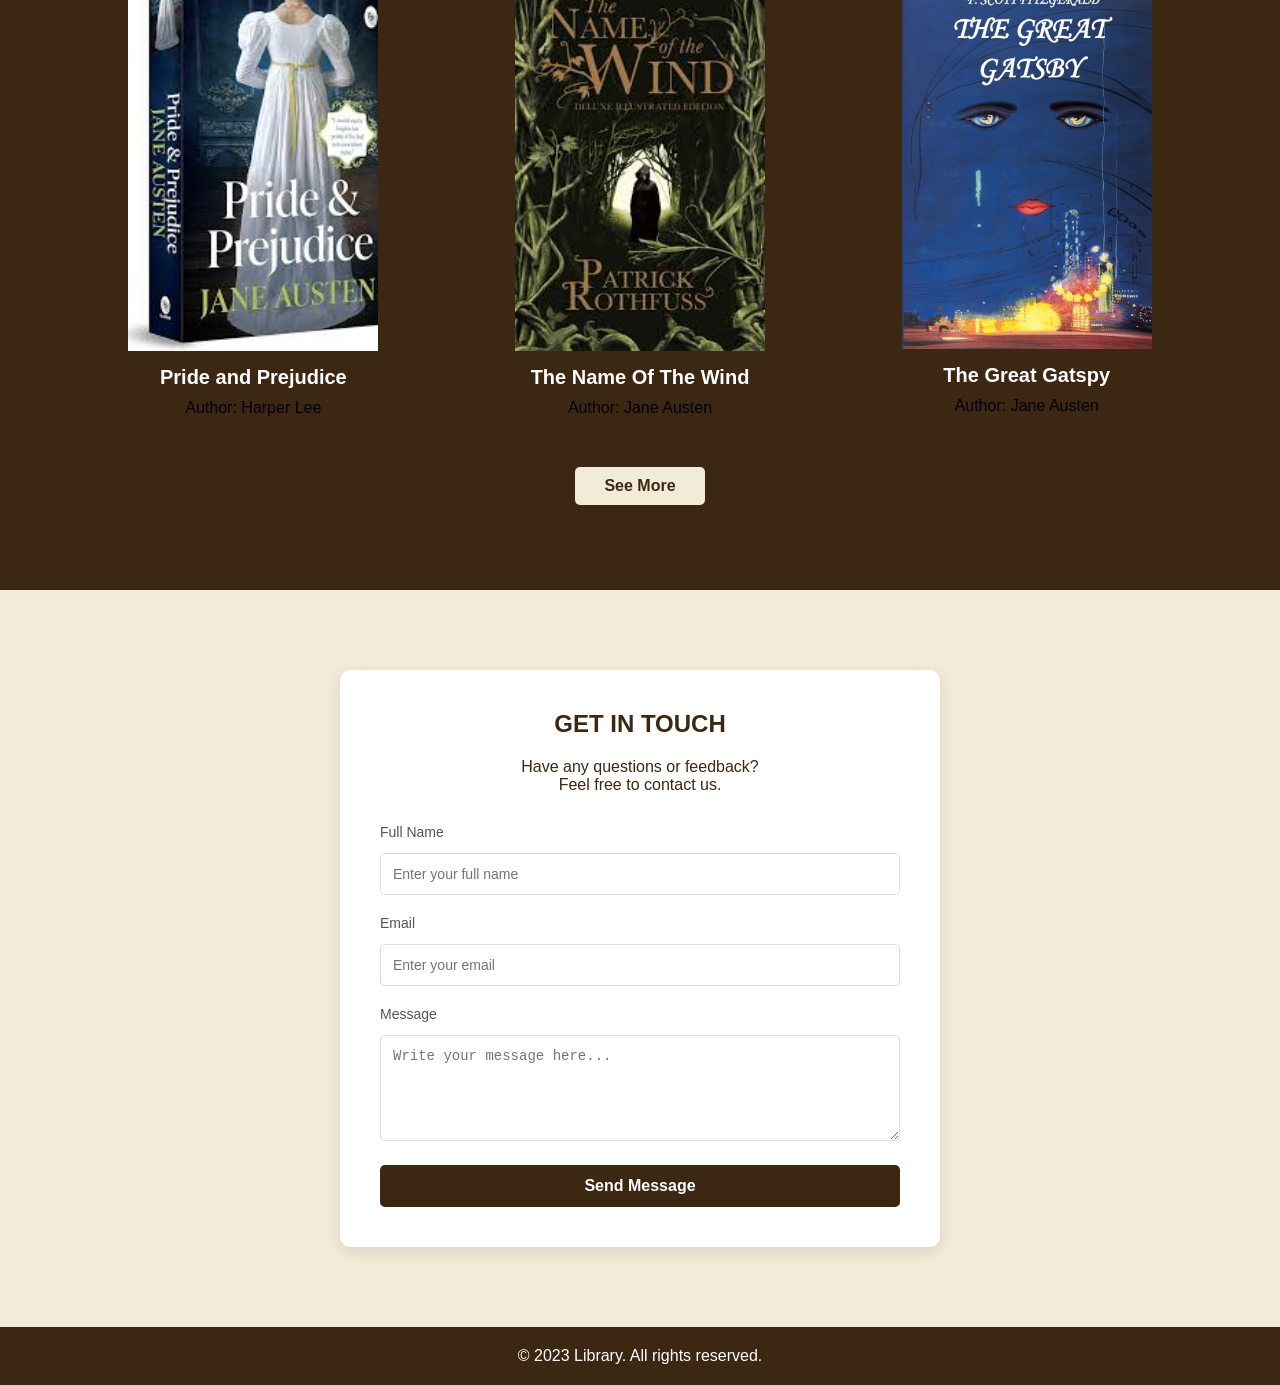
==== commit b5211291: "make site responsive" ====
--- a/index.html
+++ b/index.html
@@ -19,23 +19,47 @@
 </head>
 <body>
     <div class="home" id="home">
-        <nav class="nav-home">
+        <nav class="nav-large">
             <div class="nav-logo">
-                <a href="index.html">Library</a> 
+                <a href="index.html">Library</a>
             </div>
             <ul class="nav-links">
-                <li><a href="#home"class="active" >Home</a></li>
+                <li><a href="#home">Home</a></li>
                 <li><a href="#books">Books</a></li>
                 <li><a href="#contact">Contact us</a></li>
-                <li><a href="profileUser.html" >Profile</a></li>
-    
+                <li><a href="profileUser.html">Profile</a></li>
                 <li><i class="fa fa-search search" aria-hidden="true"></i></li>
                 <li>
-                    <span id="user-name" style="margin-right: 10px; font-weight: bold;"></span>
-                    <button id="auth-btn" class="sign-in-btn">Sign in</button>
+                    <span id="user-name-large" style="margin-right: 10px; font-weight: bold;"></span>
+                    <button id="auth-btn-large" class="sign-in-btn">Sign in</button>
+
                 </li>
             </ul>
-            <!-- <div class="float-fix"></div> -->
+        </nav>
+
+        <nav class="nav-small">
+            <div class="nav-logo">
+                <a href="index.html">Library</a>
+            </div>
+            <button class="menu-toggle" id="menuToggle">
+                <i class="fa fa-bars"></i>
+            </button>
+            <div class="side-menu" id="sideMenu">
+                <button class="close-menu" id="closeMenu">
+                    <i class="fa fa-times"></i>
+                </button>
+                <ul class="nav-links">
+                    <li><a href="#home" class="active">Home</a></li>
+                    <li><a href="#books">Books</a></li>
+                    <li><a href="#contact">Contact us</a></li>
+                    <li><a href="profileUser.html">Profile</a></li>
+                    <li><i class="fa fa-search search" aria-hidden="true"></i></li>
+                    <li>
+                        <span id="user-name-small" style="margin-right: 10px; font-weight: bold;"></span>
+                        <button id="auth-btn-small" class="sign-in-btn">Sign in</button>
+                    </li>
+                </ul>
+            </div>
         </nav>
         <div class="left-home" >
             <h1 class="homepg-title">
--- a/css/style.css
+++ b/css/style.css
@@ -1,144 +1,233 @@
-*{
+
+* {
     margin: 0;
     padding: 0;
-    box-sizing: border-box; /* CSS3*/ 
-}
-
-body{
+    box-sizing: border-box;
+}
+
+body {
     background-color: #3C2712;
-    font-family: Poppins;
-}
+    font-family: Poppins, sans-serif;
+}
+
 input {
-    /* border: none; */
-    outline: none; /* Removes the focus outline */
-}
-
-.section{
+    outline: none;
+}
+
+
+.section {
     background-color: #f2ebd8;
     width: 60%;
     margin: 45px auto;
     border-radius: 20px;
     height: 600px;
+    display: flex;
+    flex-direction: row;
+    overflow: hidden;
     position: relative;
 }
-.float-fix{
-    /* overflow: hidden; */
+
+.float-fix {
     clear: both;
 }
-.title{
+
+.title {
+    padding-left: 30px;
     font-size: 37px;
     color: #3C2712;
-}
-.inner-section{
-    padding: 30px 100px;
-    padding-right:0;
+    margin-bottom: 20px;
+}
+
+.inner-section,
+.inner-section.Signin {
+    padding: 30px;
     width: 60%;
-    float: left;
     position: absolute;
 }
 
-
-.element{
-    width: 50%;
-    /* float: left; */
+.inner-section {
+    padding-right: 100px;
+}
+
+.inner-section.Signin {
+    padding-left: 0;
+    right: -120px;
+    top: 50px;
+}
+
+.element {
+    width: 70%;
     margin-top: 30px;
-    margin-left: 10px;
-    padding : 5px 0px;
-    border-top: none;
-    border-left: none;
-    border-right: none;
+    margin-left: 40px;
+    padding: 5px 0;
+    border: none;
     border-bottom: 1px solid;
-}
-.inner-elem{
+    background: none;
+}
+
+.inner-elem {
     border: none;
-    margin-left:5px;
-    padding: 5px 0px;
+    margin-left: 5px;
+    padding: 5px 0;
     background-color: #f2ebd8;
 }
 
-.select-btn{
+.select-btn {
     margin-top: 35px;
-    /* text-align: center; */
-    /* margin-left: 20px; */
-}
-.admin{
-    /* margin-right: 20px; */
+}
+
+.admin,
+.user {
     padding-right: 20px;
-}
-.user{
-    padding-right: 20px;
-}
-.register-btn{
+    margin-left: 40px;
+}
+
+.register-btn {
+    margin-left: 40px;
     padding: 20px 40px;
     margin-top: 50px;
     border-radius: 5px;
-    border-style : none;
-    background-color:rgb(60, 39, 18);
+    border-style: none;
+    background-color: rgb(60, 39, 18);
     color: white;
     cursor: pointer;
-    /* transition: background-color 0.5s; */
-
-}
-.register-btn:hover{
+}
+
+.register-btn:hover {
     background-color: #6c4722;
-    
-}
-
-.img{
+}
+
+/* Image Section */
+.img,
+.img.sign-in {
     position: absolute;
     top: 100px;
     right: 0;
-    /* bottom: 50%; */
     width: 40%;
 }
-.img-txt{
-    
+
+.img-txt {
     color: black;
     display: block;
     text-align: center;
     text-decoration: none;
     padding-top: 50px;
-    padding-right:30px;
-}
-/* sign in */
-.img.sign-in{
-    position: absolute;
+    padding-right: 30px;
+}
+
+.img.sign-in {
     top: 100px;
     left: 100px;
-    /* bottom: 50%; */
-    width: 40%;
-}
-.img-txt-sign-in{
+    right: auto;
+}
+
+.img-txt-sign-in {
     color: black;
     display: block;
-    /* text-align: center; */
     text-decoration: none;
     padding-top: 50px;
-    padding-left:30px;
-}
-.inner-section.Signin{
-    padding: 30px 0px;
-    padding-right:0;
-    width: 60%;
-    float: right;
-    position: absolute;
-    right:-120px;
-    top: 50px;
-    /* margin-left: 100px; */
-
-}
-.remember{
-    /* display: block; */
+    padding-left: 30px;
+}
+
+.remember {
     margin-top: 30px;
-} 
-/* Footer */
+    margin-left: 40px;
+}
+
+
 footer {
     background-color: #3C2712;
     color: white;
     text-align: center;
     padding: 15px 0;
     position: relative;
-    margin-top: 0px;
-    bottom: 0;
     width: 100%;
-}+}
+
+/* Responsive Design */
+
+@media (max-width: 992px) {
+    .section {
+        width: 80%;
+        height: auto;
+        margin: 30px auto;
+        flex-direction: column;
+        padding: 20px;
+    }
+
+    .inner-section,
+    .inner-section.Signin {
+        width: 100%;
+        position: static;
+        text-align: center;
+        padding: 20px;
+    }
+
+    .img,
+    .img.sign-in {
+        position: relative;
+        top: 0;
+        right: 0;
+        left: 0;
+        width: 100%;
+        text-align: center;
+        margin-bottom: 20px;
+    }
+
+    .img img,
+    .img.sign-in img {
+        width: 80%;
+        max-width: 300px;
+    }
+
+    .element {
+        width: 80%;
+        margin: 20px auto;
+    }
+
+    .register-btn {
+        width: 75%;
+        margin-right: 30px;
+    }
+}
+
+/* موبايل */
+@media (max-width: 576px) {
+    .title {
+        font-size: 28px;
+        margin-right: 50px;
+    }
+
+    .section {
+        width: 90%;
+        padding: 10px;
+    }
+
+    .element {
+        width: 100%;
+        margin: 15px auto;
+    }
+
+    .register-btn {
+        padding: 12px 20px;
+        font-size: 16px;
+        width: 75%;
+        margin-right: 30px;
+    }
+
+    footer {
+        font-size: 14px;
+        padding: 10px 0;
+    }
+
+    .img img,
+    .img.sign-in img {
+        width: 90%;
+        max-width: 250px;
+    }
+    .admin,
+    .user{
+        padding-right: 50px;
+        margin-left: 20px;
+    }
+}
--- a/css/profileStyle.css
+++ b/css/profileStyle.css
@@ -1,5 +1,6 @@
  
 .profile .right{
+    padding-top: 20px;;
     width: 30%;
     height: 100%;
     float: left;
@@ -94,4 +95,55 @@
     height: 20px;
     margin-right: 10px;
     cursor: pointer;
+}
+@media (max-width: 992px) {
+    .profile .right, 
+    .profile .left {
+        width: 100%;
+        float: none;
+    }
+    
+    .profile .right {
+        display: flex;
+        flex-direction: column;
+        align-items: center;
+    }
+    
+    .profile-pic {
+        max-width: 300px;
+    }
+    
+    .pen {
+        padding-left: 0;
+        text-align: center;
+    }
+    
+    .info, .email, .mail, .bo, .perso {
+        padding-left: 20px;
+        padding-right: 20px;
+    }
+    
+    .line {
+        width: 90%;
+        margin-left: auto;
+        margin-right: auto;
+    }
+    
+    .perso {
+        padding-top: 40px;
+    }
+}
+
+@media (max-width: 576px) {
+    .profile .right .right-header {
+        font-size: 20px;
+    }
+    
+    .info, .email, .mail, .bo, .perso {
+        font-size: 15px;
+    }
+    
+    .profile-pic {
+        max-width: 200px;
+    }
 }
--- a/css/navStyle.css
+++ b/css/navStyle.css
@@ -1,111 +1,223 @@
-/* Nav */
+/* Smooth scroll */
 html {
     scroll-behavior: smooth;
 }
 
-nav{
-    width: 100%;
-    height: 80px;  
+/* ================= NAVBAR MAIN ================== */
+nav {
+    width: 100%;
+    height: 80px;
+    background-color: #f2ebd8;
     text-transform: uppercase;
-    background-color: #f2ebd8;
-    
-}
-nav .nav-logo{
-    width: 40%;
-    height: 80px;
-    float: left;
-    margin-left: 60px;
-
-}   
-nav .nav-logo a{
+}
+
+/* ------------ Logo ------------ */
+/* Logo inside nav */
+.nav-logo {
+    display: flex;
+    align-items: center;
+}
+
+.nav-logo a {
     color: #000000;
     text-decoration: none;
     font-size: 22px;
     font-weight: bold;
     padding-left: 20px;
-    line-height: 80px;
-}
-nav .nav-links{
-    width: 50%;
+}
+
+/* ------------ nav-large (Desktop) ------------ */
+.nav-large {
+    display: flex;
+    justify-content: space-between;
+    align-items: center;
+    background-color: #f2ebd8;
     height: 80px;
-    float: left;
-    text-align: right;
-    padding-bottom: 0;
-    margin-bottom: 0;
-}
-nav .nav-links li{
+    padding: 0 40px;
+}
+
+/* Links container */
+.nav-large .nav-links {
+    display: flex;
+    align-items: center;
     list-style: none;
-    text-align: right;
-    display: inline-block;
-    margin-left:20px;
-}
-.contact-nav{
-    background-size: cover; /*CSS3*/
+    margin: 0;
+    padding: 0 20px;
+    gap: 20px;
+}
+
+/* Each link */
+.nav-large .nav-links li {
+    margin-left: 20px;
+}
+
+/* Link style */
+.nav-large .nav-links li a {
+    text-decoration: none;
+    color: #000000;
+    font-size: 17px;
     position: relative;
-    background-attachment: fixed;
-}
-nav .nav-links li a{
-    color: #000000;
-    text-decoration: none;
-    font-size: 17px;
-    padding: 0px 15px;
-    padding-top: 25px;
-
-    display: block;
-}
-.search{
-    padding-right: 22px;
-    width: 100%;
-    height: 20px;
-    cursor: pointer;
-    color: #000000;
-}
-.nav-links li> a:after{
-    content : '';
+}
+
+/* Hover and active underline */
+.nav-large .nav-links li a::after {
+    content: '';
     display: block;
     width: 0;
     height: 3px;
-    background-color: #000000;
-}
-
-.nav-links li>a.active:after{
-    content : '';
-    display: block;
-    width: 100%;
-    height: 3px;
-    background-color: #000000;
-    transition: width 0.5s;
-}
-.nav-links li> a:hover:after{
-    width: 100%;
-    transition: width 0.5s;
-}
-.sign-in-btn{
+    background: #000000;
+    transition: width 0.3s;
+    position: absolute;
+    bottom: -5px;
+    left: 0;
+}
+
+/* Hover: لما تحط الماوس */
+.nav-large .nav-links li a:hover::after {
+    width: 100%;
+}
+
+/* Active: لما تدوس فعلاً */
+.nav-large .nav-links li a.active::after {
+    width: 100%;
+}
+
+/* Search Icon */
+.search {
+    padding-right: 22px;
+    height: 20px;
+    cursor: pointer;
+    color: #000000;
+}
+
+
+/* Buttons */
+.sign-in-btn,
+.logout-btn {
     padding: 12px 30px;
-    margin-top: 20px;
     border-radius: 5px;
-    border-style : none;
+    border-style: none;
     background-color: #3C2712;
     color: white;
     cursor: pointer;
-}
-
-.sign-in-btn:hover{
-    background-color: #8b7069;   
-    transition: 0.5s;
-}   
-
-/* Logout */
+    transition: background-color 0.5s;
+}
+
 .logout-btn {
-    background-color: #3C2712;
-    color: white;
-    border: none;
     padding: 8px 15px;
-    border-radius: 4px;
-    cursor: pointer;
-    transition: background-color 0.3s;
+}
+
+.sign-in-btn:hover {
+    background-color: #8b7069;
 }
 
 .logout-btn:hover {
     background-color: #cc0000;
 }
+
+/* ------------ nav-small (Mobile) ------------ */
+.nav-small {
+    display: none;
+    background-color: #f2ebd8;
+    height: 80px;
+    padding: 0 10px;
+    align-items: center;
+    justify-content: space-between;
+}
+
+.nav-small .menu-toggle {
+    background: none;
+    border: none;
+    font-size: 24px;
+    color: #000000;
+    cursor: pointer;
+    margin-right: 20px;
+}
+
+/* ------------ Side menu ------------ */
+.side-menu {
+    display: none;
+    position: fixed;
+    top: 0;
+    right: -100%;
+    width: 210px;
+    height: 70%;
+    margin-top: 10px;
+    margin-right: 10px;
+    background-color: #f2ebd8;
+    border-radius: 10px;
+    border: 2px solid #3C2712;
+    box-shadow: -2px 0 5px rgba(0,0,0,0.2);
+    transition: right 0.3s ease-in-out;
+    padding-top: 30px;
+    z-index: 1000;
+}
+
+.side-menu.open {
+    right: 0;
+    display: flex;
+    flex-direction: column;
+    align-items: center;
+}
+
+/* Close button */
+.side-menu .close-menu {
+    position: absolute;
+    top: 20px;
+    right: 20px;
+    background: none;
+    border: none;
+    font-size: 24px;
+    color: #000000;
+    cursor: pointer;
+}
+
+/* Side menu links */
+.side-menu .nav-links {
+    display: flex;
+    flex-direction: column;
+    list-style: none;
+    padding: 0;
+    margin-top: 60px;
+    width: 100%;
+    align-items: center;
+}
+
+.side-menu .nav-links li {
+    margin: 15px 0;
+}
+
+.side-menu .nav-links li a {
+    text-decoration: none;
+    color: #000000;
+    font-size: 15px;
+    white-space: nowrap;
+}
+
+/* ================= MEDIA QUERIES ================== */
+/* Adjust padding a bit for medium screens */
+@media (max-width: 1260px) {
+    .nav-large {
+        padding-right: 40px;
+    }
+}
+
+/* Hide large nav on smaller screens */
+@media (max-width: 1024px) {
+    .nav-large {
+        display: none;
+    }
+    .nav-small {
+        display: flex;
+    }
+}
+
+/* Confirm small nav shows under 768px too */
+@media (max-width: 768px) {
+    .nav-large {
+        display: none;
+    }
+    .nav-small {
+        display: flex;
+   }
+}
--- a/css/home.css
+++ b/css/home.css
@@ -3,228 +3,247 @@
     padding: 0;
     box-sizing: border-box;
 }
+
 body {
     -webkit-font-smoothing: antialiased;
     -moz-osx-font-smoothing: grayscale;
-}
+    font-family: Arial, sans-serif; /* Added default font */
+}
+
 .container {
     width: 100%;
-    margin : auto; 
-    
-}   
-.home{
+    max-width: 1200px;
+    margin: auto;
+    padding: 0 15px;
+}
+
+/* Home Section */
+.home {
     height: 100vh;
+    min-height: 600px; /* Added min-height */
     background-color: #f2ebd8;
-    max-width: 100%;
-    max-height: 100%;
-}  
-.home .left-home{
+    position: relative;
+    overflow: hidden;
+}
+
+.home .left-home,
+.home .right-home {
+    height: 80vh;
+    position: relative;
+}
+
+.home .left-home {
     margin-left: 60px;
     background-color: #3C2712;
     width: 50%;
-    height: 80vh;
     float: left;
-    margin-right: 0px;
-}
+    padding: 0 60px;
+}
+
 .home .right-home {
-   height: 80vh;
     width: 42%;
     float: right;
     margin-right: 60px;
-    margin-left: 0;
-}
-.home-img{
+}
+
+.home-img {
     width: 100%;
     height: 100%;
     overflow: hidden;
 }
-.home-img img{
+
+.home-img img {
     width: 100%;
     height: 100%;
     object-fit: cover;
-
-}
-
-.homepg-title{
-    color:white;
-    width: 50%;
-    margin:180px auto;
+}
+
+.homepg-title {
+    color: white;
     font-size: 45px;
-    /* text-align: center; */
-    /* position: absolute; */
-    /* top: 150px; */
     text-transform: uppercase;
-}
-
-.home-btn{
-    padding: 10px 20px;
+    position: absolute;
+    top: 50%;
+    transform: translateY(-50%);
+    width: 80%;
+}
+
+.home-btn {
+    padding: 12px 24px;
     border-radius: 5px;
-    top: 500px;
-    border-style : none;
+    border-style: none;
     background-color: #f2ebd8;
     color: #3C2712;
     cursor: pointer;
     text-decoration: none;
-    position: absolute; 
-    left: 250px;
-}
-.home-btn:hover{
+    position: absolute;
+    bottom: 100px;
+    left: 60px;
+    font-weight: bold;
+    transition: 0.5s;
+}
+
+.home-btn:hover {
     background-color: #989487;
-    transition: 0.5s;
-}
-
-/* about */
-
-.about.first{
-    height: 60%;
+}
+
+/* About Section */
+.about.first {
     background-color: #f2ebd8;
-    /* width: 100%; */
-    height: 600px;
-}
-.boy-img{
-    width: 600px;
-    /* height: 50px; */
-    margin-top: 100px;
-    float:left;
-}
-.about-title{
-    /* float :left; */
-    /* width: 50%; */
-    /* margin: auto; */
-    margin-top: 180px;
-    margin-left: 30px;
+    padding: 80px 0;
+    overflow: hidden;
+}
+
+.boy-img {
+    width: 45%;
+    float: left;
+    padding: 0 30px;
+}
+
+.boy-img img {
+    width: 100%;
+    height: auto;
+    display: block;
+}
+
+.about-right {
+    float: left;
+    width: 55%;
+    padding: 0 30px;
+}
+
+.about-title {
     font-size: 35px;
     font-weight: bold;
     text-transform: uppercase;
-}
-
-.about-right{
-    float:left;
-    width: 55%;
-}
-.about-txt{
-    margin-left: 30px;
-    margin-top:30px;
-}
-
-.about-btn{
-    padding: 10px 40px;
-    margin-top: 50px;
+    color: #3C2712;
+    margin-bottom: 30px;
+}
+
+.about-txt {
+    color: #3C2712;
+    line-height: 1.6;
+    margin-bottom: 30px;
+}
+
+.about-btn {
+    padding: 12px 40px;
     border-radius: 5px;
-    border-style : none;
+    border-style: none;
     background-color: #3C2712;
     color: white;
     cursor: pointer;
     text-decoration: none;
-    position: absolute; 
-    margin-left: 30px;
-}
-.about-btn:hover{
-    background-color: #594e42; 
-    transition: 0.5s; 
-}
-
-/* books */
-.books-title{
-    color : #ffffff;
+    display: inline-block;
+    font-weight: bold;
+    transition: 0.5s;
+}
+
+.about-btn:hover {
+    background-color: #594e42;
+}
+
+/* Books Section */
+.books {
+    background-color: #3C2712;
+    padding: 85px 0;
+}
+
+.books-title {
+    color: #ffffff;
     font-size: 35px;
     font-weight: bold;
     text-transform: uppercase;
-    /* margin-top: 50px;
-    margin-left: 30px; */
-    text-align: center;
-}
-.books-txt{
+    text-align: center;
+    margin-bottom: 15px;
+}
+
+.books-txt {
     color: #ffffff;
-    margin-top: 15px;
     text-align: center;
     font-size: 17px;
-    /* font-weight: bold; */
+    max-width: 700px;
+    margin: 0 auto 40px;
 }
 
 .book-list {
-    color :#ffffff;
     display: flex;
-    justify-content: space-around; /* or space-between / center */
-    flex-wrap: wrap; /* Makes it responsive */
-    /* gap: 20px;  */
-    padding: 20px;
-    margin-top: 50px;
-}
+    flex-wrap: wrap;
+    justify-content: center;
+    gap: 30px;
+    padding: 0 20px;
+}
+
 .book-item {
-    /* background-color: #fff; Optional: for better visibility */
-    border-radius: 10px;
-    /* box-shadow: 0 4px 8px rgba(0, 0, 0, 0.1); */
-    padding: 20px;
+    width: calc(33.333% - 20px);
+    text-align: center;
+    margin-bottom: 30px;
+}
+
+.book-item img {
+    width: 100%;
+    max-width: 250px;
+    height: auto;
+    object-fit: cover;
+    margin: 0 auto;
+    display: block;
     transition: transform 0.3s;
+}
+
+.book-item:hover img {
+    transform: scale(1.05);
+}
+
+.book-name {
+    font-size: 20px;
+    font-weight: bold;
+    margin: 15px 0 10px;
+    color: #fff;
+}
+
+.book-author {
+    color: #f2ebd8;
+}
+
+.books-btn {
+    display: flex;
+    justify-content: center;
+    align-items: center;
+    text-align: center;
+    padding: 10px 8px; 
+    border-radius: 5px;
+    border-style: none;
+    background-color: #f2ebd8;
+    color: #3C2712;
     cursor: pointer;
-}
-.book-item:hover {
-    transform: scale(1.05); /* Slightly enlarge on hover */
-}
-.book-item {
-    width: 30%;
-    text-align: center;
-}
-
-.book-item img {
-    width: 70%;
-    object-fit: cover;
-}
-
-.book-name{
-    font-size: 20px;
-    font-weight: bold;
-    margin-top: 10px;
-}
-.books{
-    background-color: #3C2712;
-    /* width: 100%; */
-    height: 100%;
-    padding: 50px 0;
-    /* margin-bottom: 50px; */
-}
-
-.books-btn {
-    padding: 12px 30px;
-    margin-top: 50px;
-    /* width: 10%; */
-    border-radius: 5px;
-    border-style : none;
-    background-color: #f2ebd8;
-    color: #3C2712;
-    /* cursor: pointer; */
     text-decoration: none;
-    text-align: center;
-    /* float: right; */
-    /* margin-left: 45%; */
-    position: relative;
-    left: 45%;
-}
-.books-btn:hover{
-    background-color: #ebd6a2;  
+    display: block;
+    margin: 20px auto 0;
+    font-weight: bold;
     transition: 0.5s;
-}
-/* contact */
-
-/* Get in Touch Section */
-
+    width: 130px;
+}
+
+.books-btn:hover {
+    background-color: #ebd6a2;
+}
+
+
+
+/* Contact Section */
 .contact {
     background-color: #f2ebd8;
-    width: 100%;
-    max-height: 100%;
-    padding: 50px;
-    display: flex;
-    justify-content: center;
+    padding: 80px 20px;
 }
 
 .container2 {
     width: 100%;
-    max-width: 600px; 
+    max-width: 600px;
     background: #fff;
-    padding: 50px;
-    border-radius: 10px; 
+    padding: 40px;
+    border-radius: 10px;
     box-shadow: 0 5px 15px rgba(0, 0, 0, 0.1);
+    margin: 0 auto;
 }
 
 .contact-title {
@@ -235,9 +254,10 @@
     text-transform: uppercase;
 }
 
-.contact-text{
-    text-align: center;
-    color: #3C2712;
+.contact-text {
+    text-align: center;
+    color: #3C2712;
+    margin-bottom: 30px;
 }
 
 .input-group {
@@ -254,7 +274,7 @@
 .input-group input,
 .input-group textarea {
     width: 100%;
-    padding: 12px; 
+    padding: 12px;
     border: 1px solid #ddd;
     border-radius: 5px;
     font-size: 14px;
@@ -263,7 +283,7 @@
 }
 
 .input-group textarea {
-    resize: vertical; 
+    resize: vertical;
     min-height: 100px;
 }
 
@@ -276,6 +296,7 @@
     border-radius: 5px;
     cursor: pointer;
     font-size: 16px;
+    font-weight: bold;
     transition: background-color 0.3s;
 }
 
@@ -288,9 +309,131 @@
     background-color: #3C2712;
     color: white;
     text-align: center;
-    padding: 15px 0;
-    position: relative;
-    margin-top: 0px;
-    bottom: 0;
-    width: 100%;
+    padding: 20px 0;
+    width: 100%;
+}
+
+
+/* Responsive Media Queries */
+@media (max-width: 1260px) {
+    .home .left-home,
+    .home .right-home {
+        width: 100%;
+        float: none;
+        height: auto;
+    }
+    
+    .home .left-home {
+        height: 50vh;
+        padding: 0 30px;
+        margin-left: 0px;
+    }
+    
+    .home .right-home {
+        height: 50vh;
+    }
+    
+    .homepg-title {
+        width: 90%;
+        font-size: 32px;
+        left: 50%;
+        transform: translate(-50%, -50%);
+        text-align: center;
+    }
+    
+    .home-btn {
+        left: 50%;
+        transform: translateX(-50%);
+        bottom: 30px;
+    }
+}
+
+@media (max-width: 768px) {
+    .home .left-home,
+    .home .right-home {
+        width: 100%;
+        float: none;
+        height: auto;
+    }
+    
+    .home .left-home {
+        height: 50vh;
+        padding: 0 30px;
+        margin-left: 0px;
+    }
+    
+    .home .right-home {
+        height: 50vh;
+    }
+    
+    .homepg-title {
+        width: 90%;
+        font-size: 32px;
+        left: 50%;
+        transform: translate(-50%, -50%);
+        text-align: center;
+    }
+    
+    .home-btn {
+        left: 50%;
+        transform: translateX(-50%);
+        bottom: 30px;
+    }
+    
+    .boy-img,
+    .about-right {
+        width: 100%;
+        float: none;
+        padding: 0 20px;
+    }
+    
+    .about.first {
+        padding: 60px 0;
+    }
+    
+    .about-title {
+        margin-top: 40px;
+        text-align: center;
+    }
+    
+    .about-txt {
+        text-align: center;
+    }
+    
+    .about-btn {
+        position: relative;
+        left: 50%;
+        transform: translateX(-50%);
+        margin-top: 30px;
+    }
+    
+    .book-item {
+        width: 100%;
+        max-width: 300px;
+    }
+}
+
+@media (max-width: 480px) {
+    .homepg-title {
+        font-size: 24px;
+    }
+    
+    .about-title, .books-title {
+        font-size: 24px;
+    }
+    
+    .container2 {
+        padding: 30px 20px;
+    }
+    
+    .home-btn,
+    .about-btn,
+    .books-btn {
+        padding: 10px 20px;
+        font-size: 14px;
+    }
+    
+    .home .left-home {
+        padding: 0 15px;
+    }
 }
